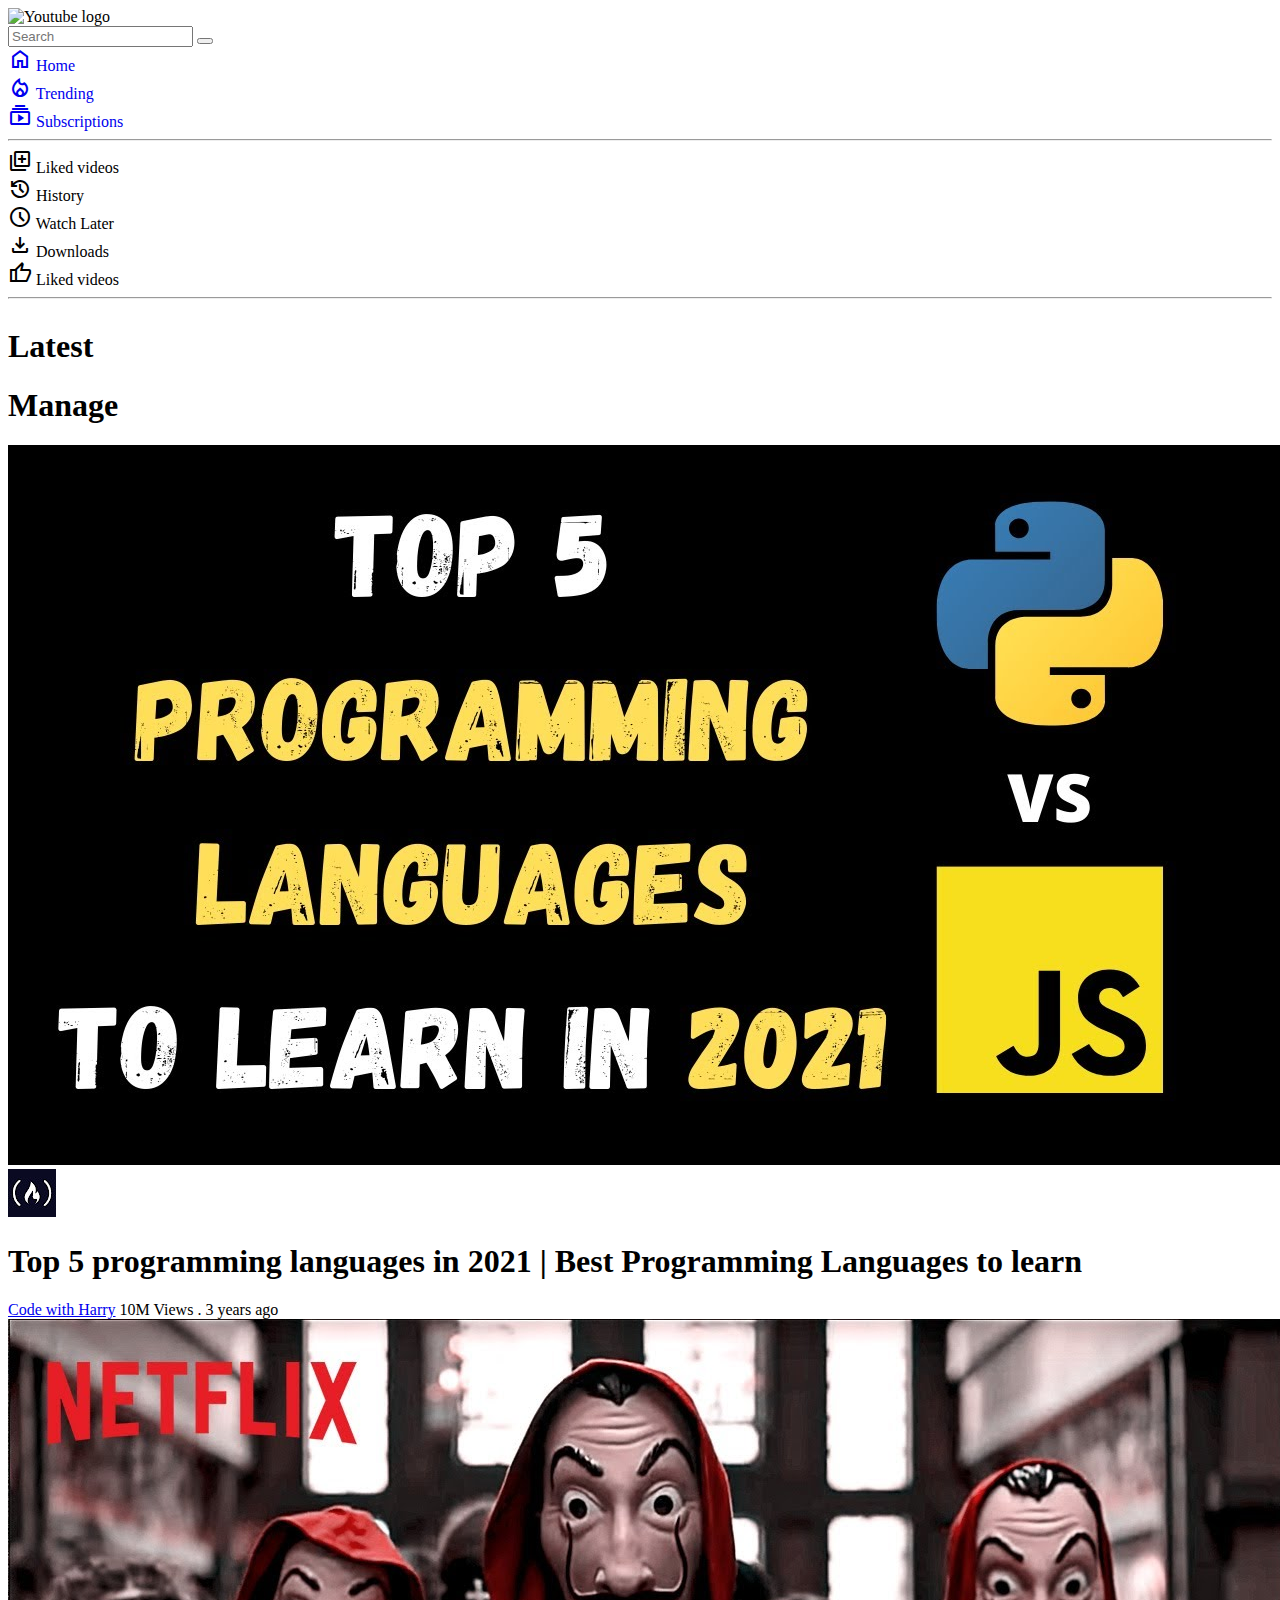
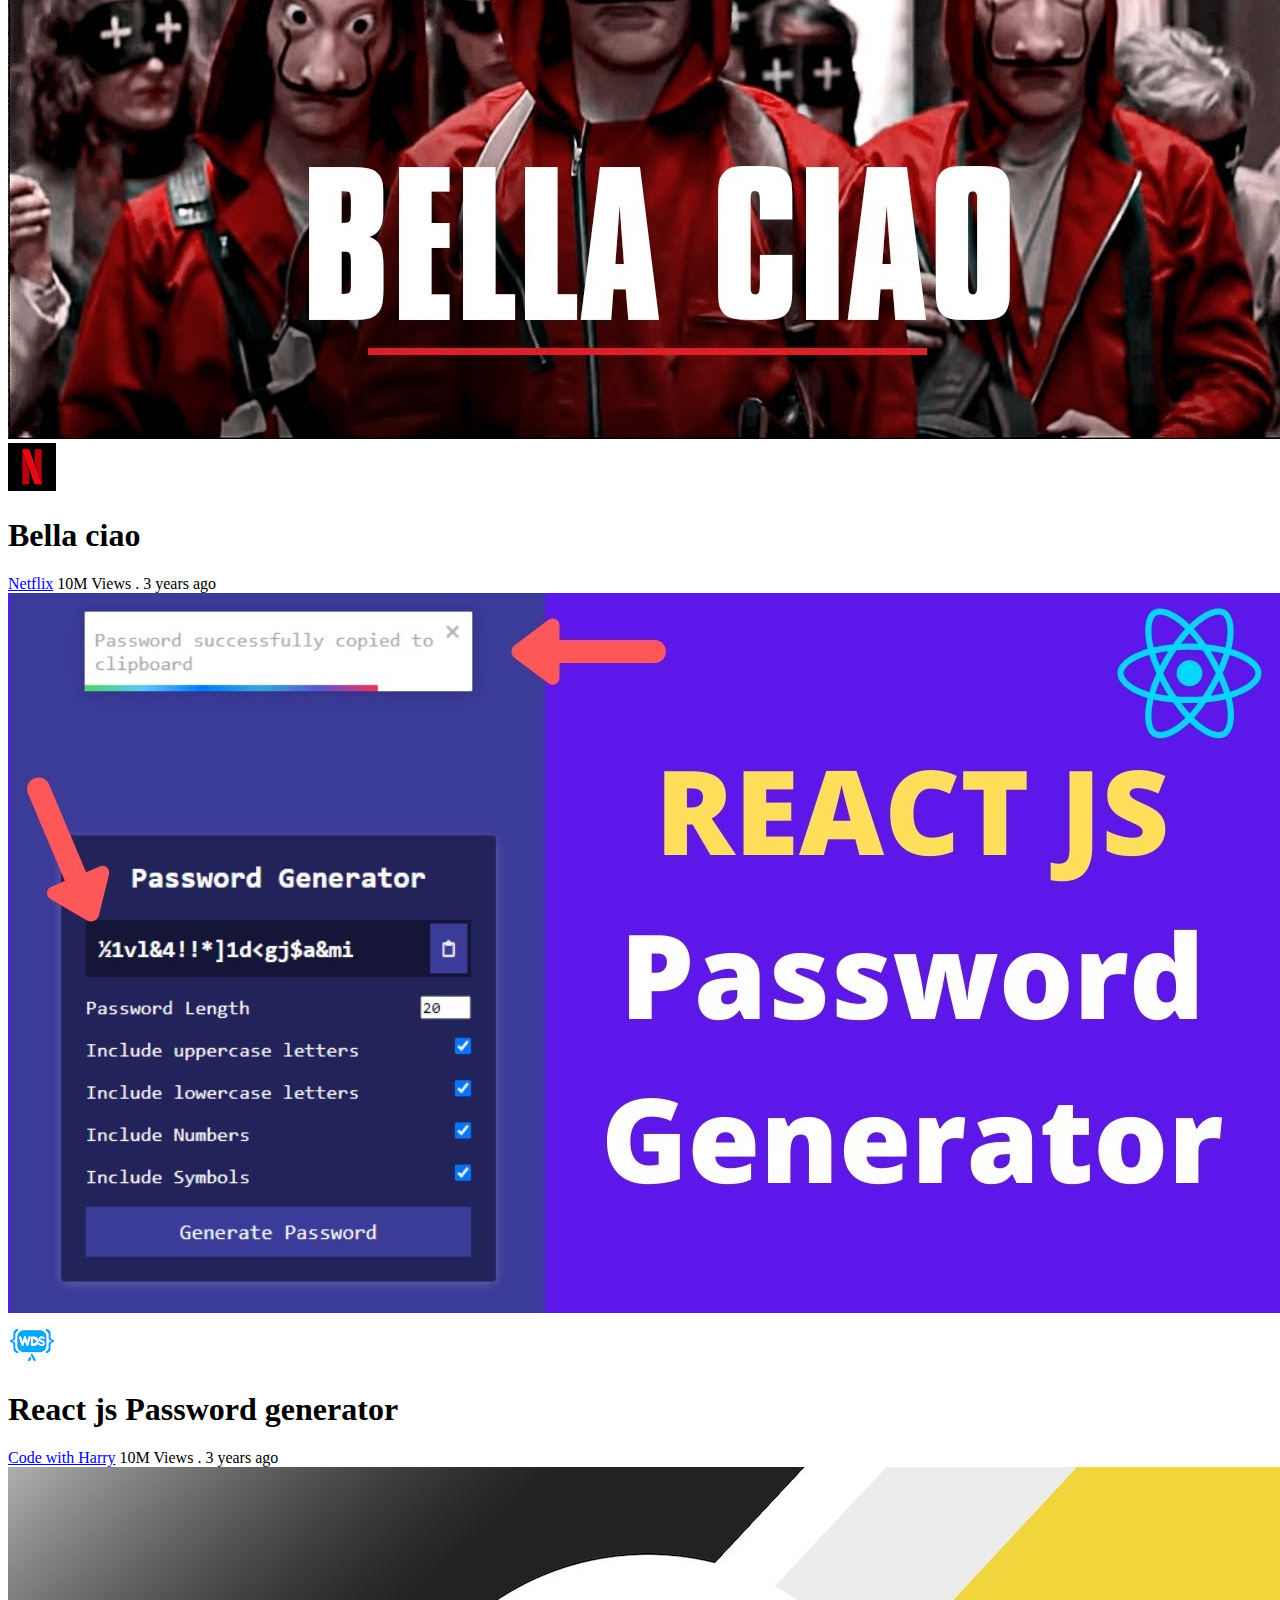
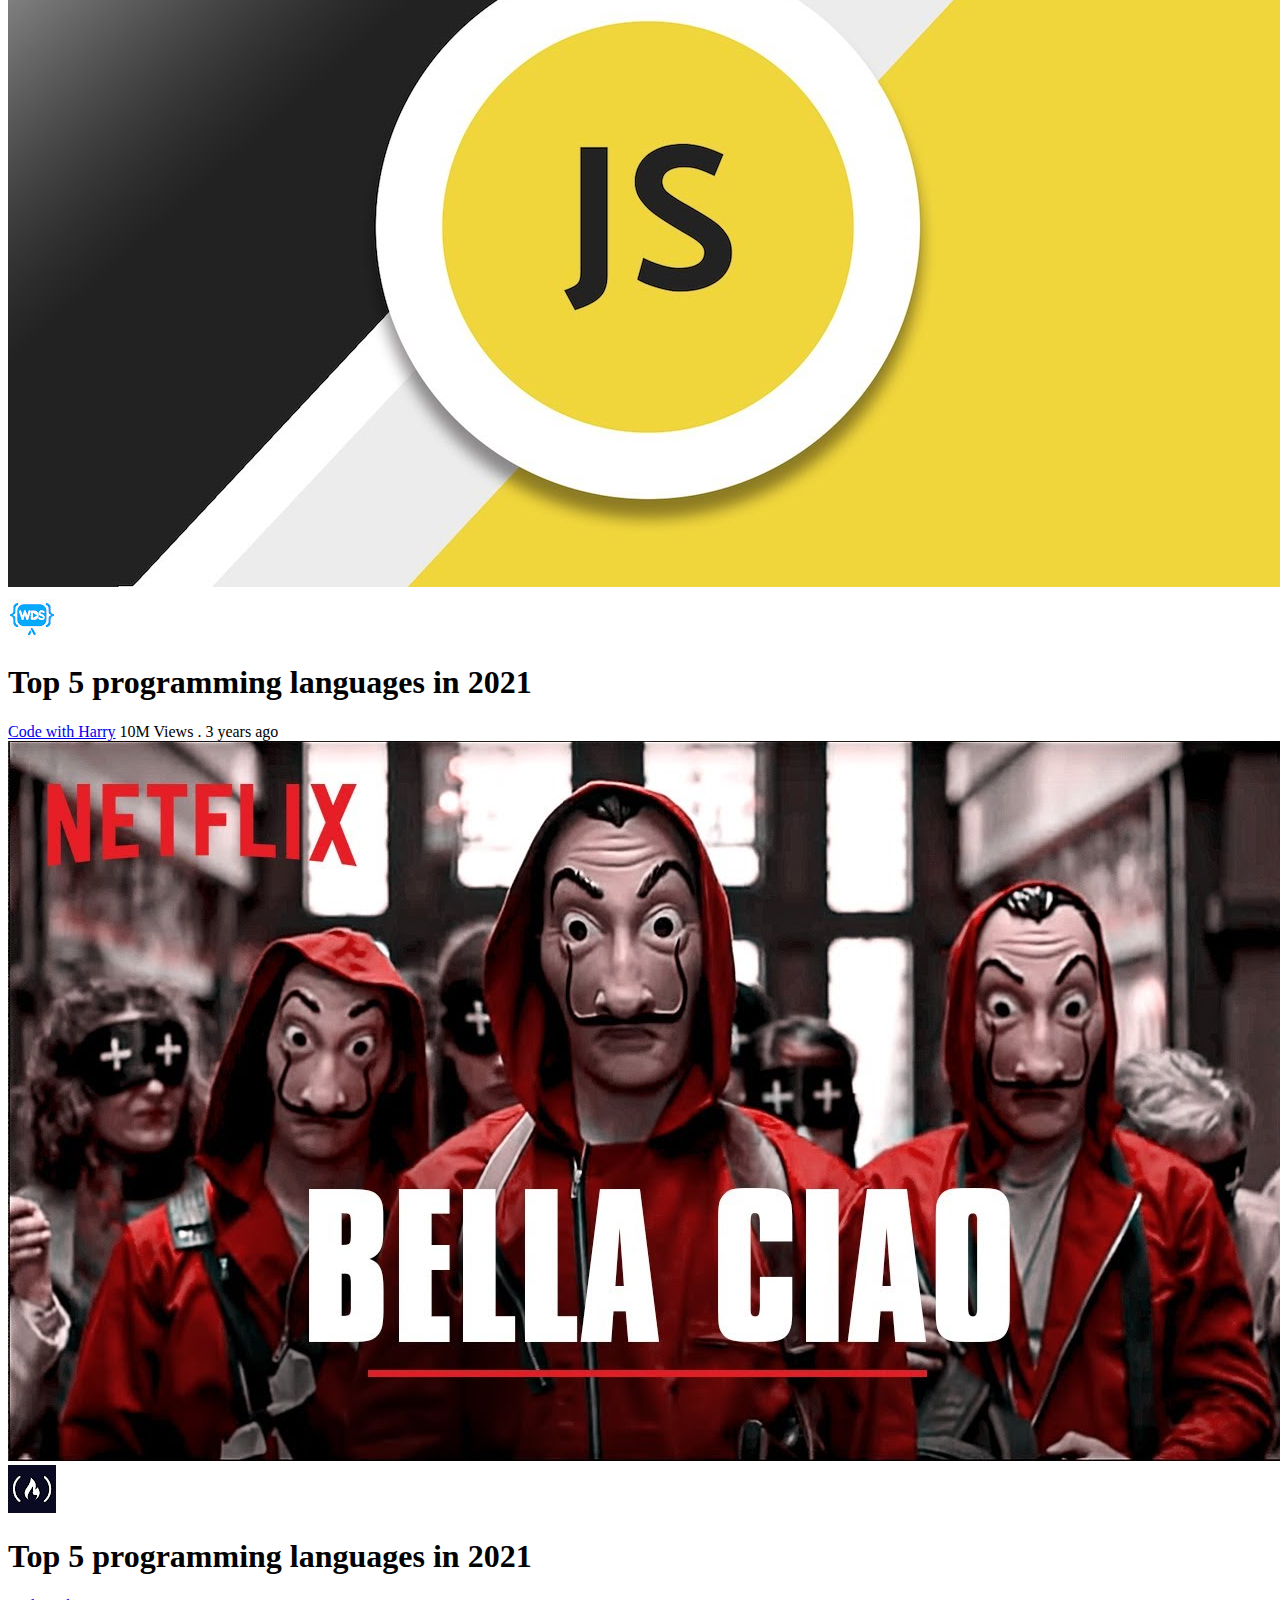
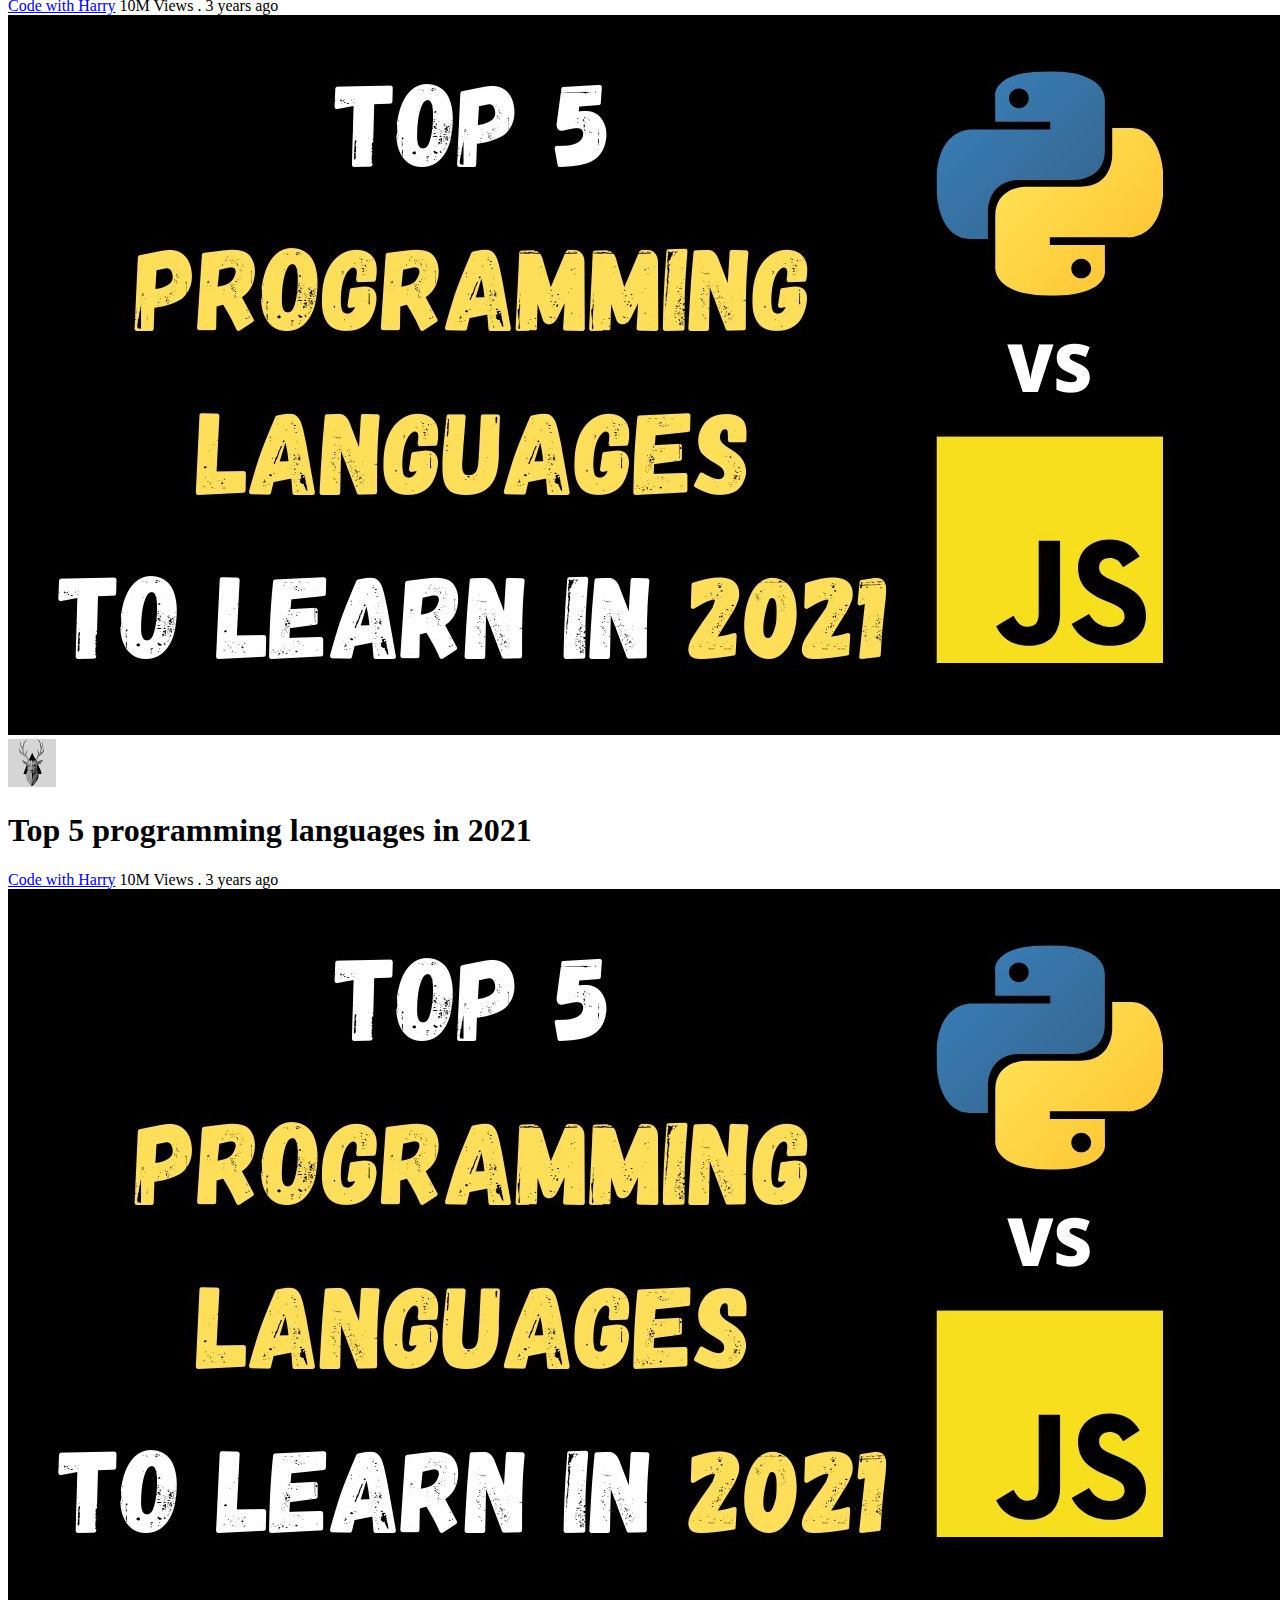
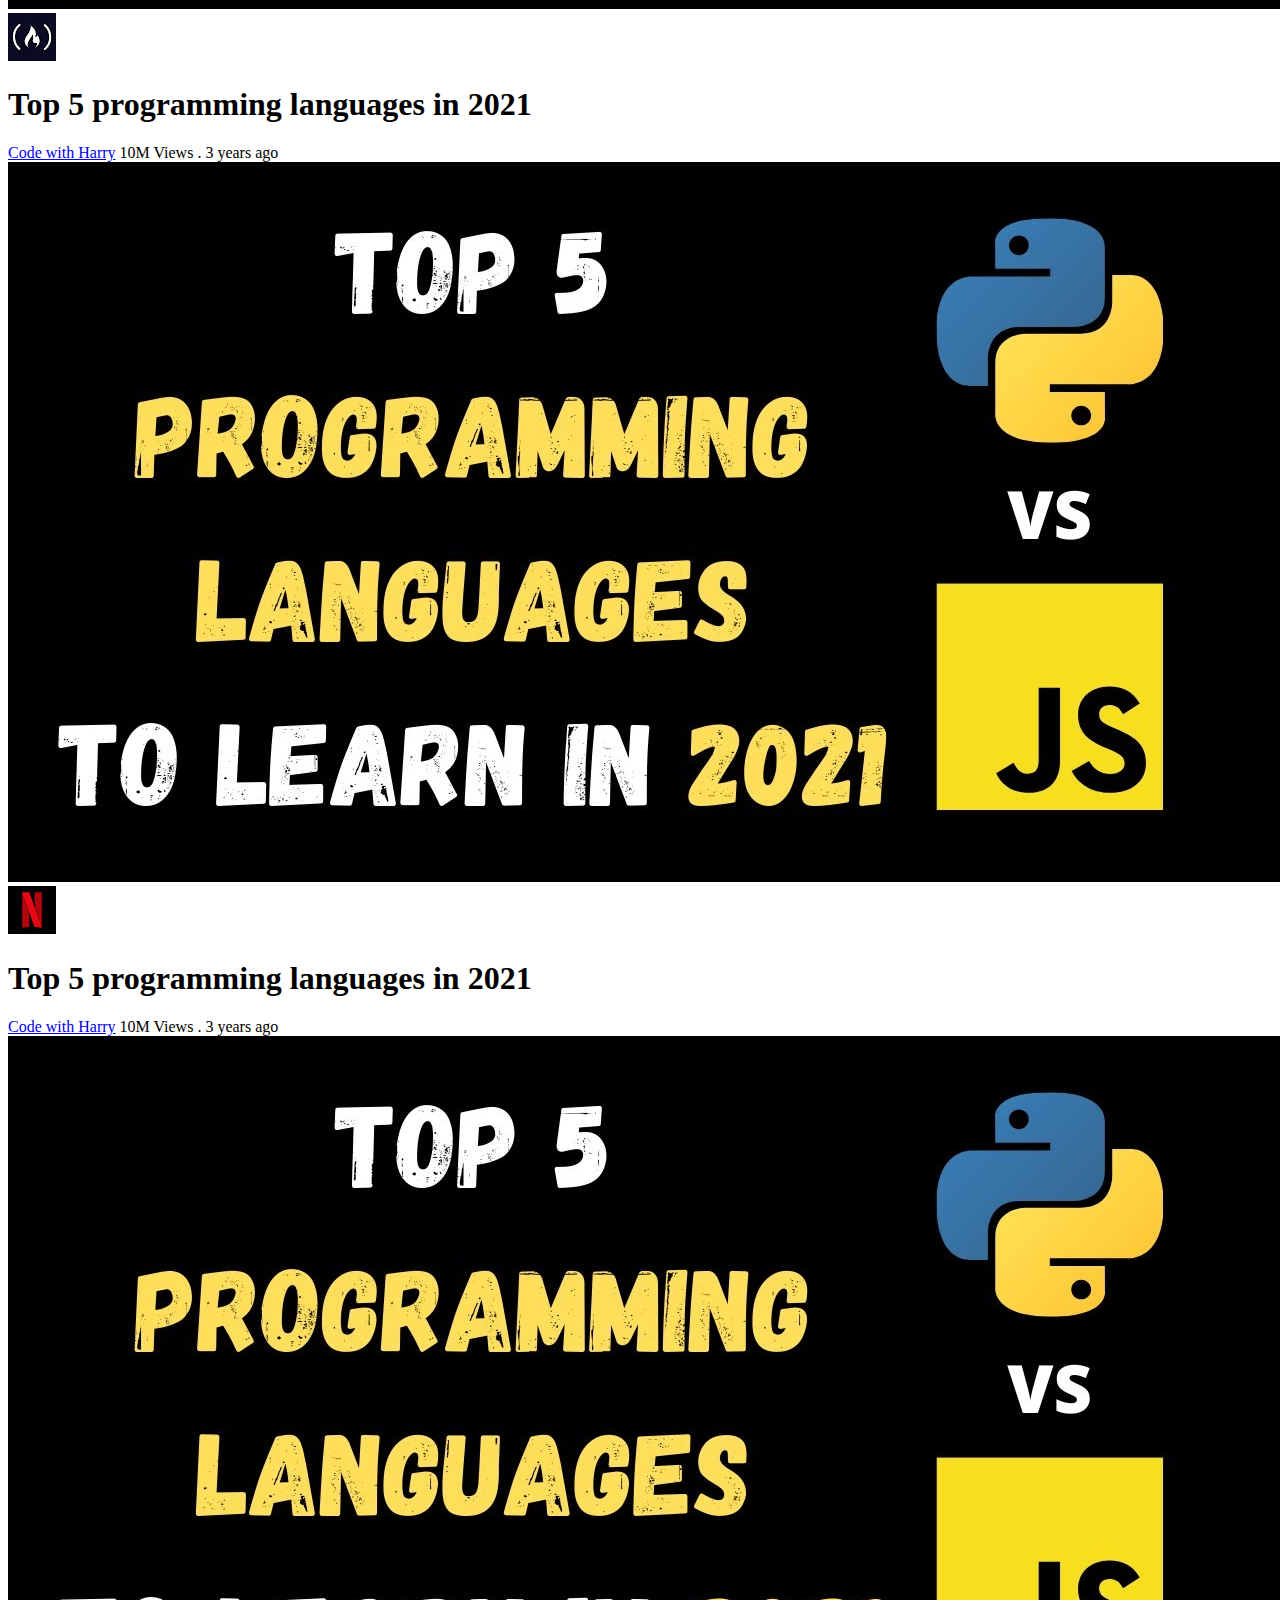
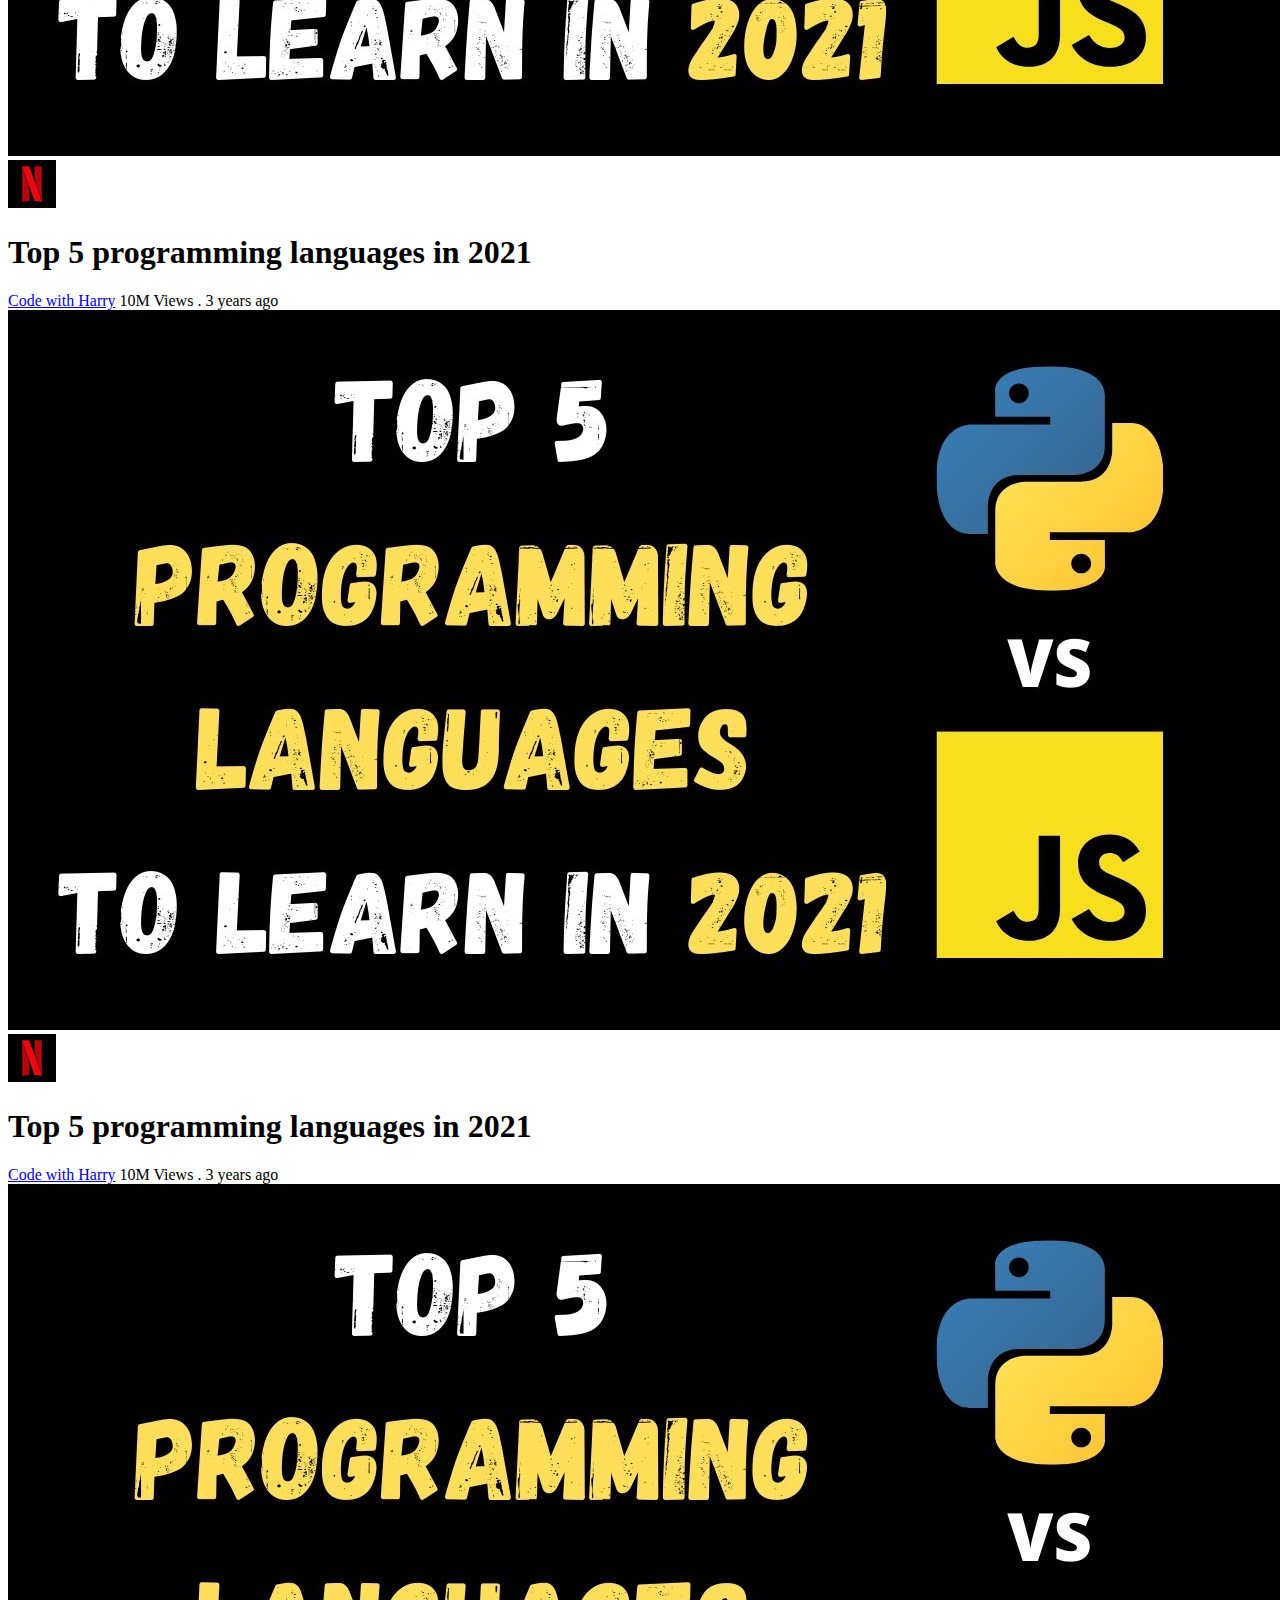
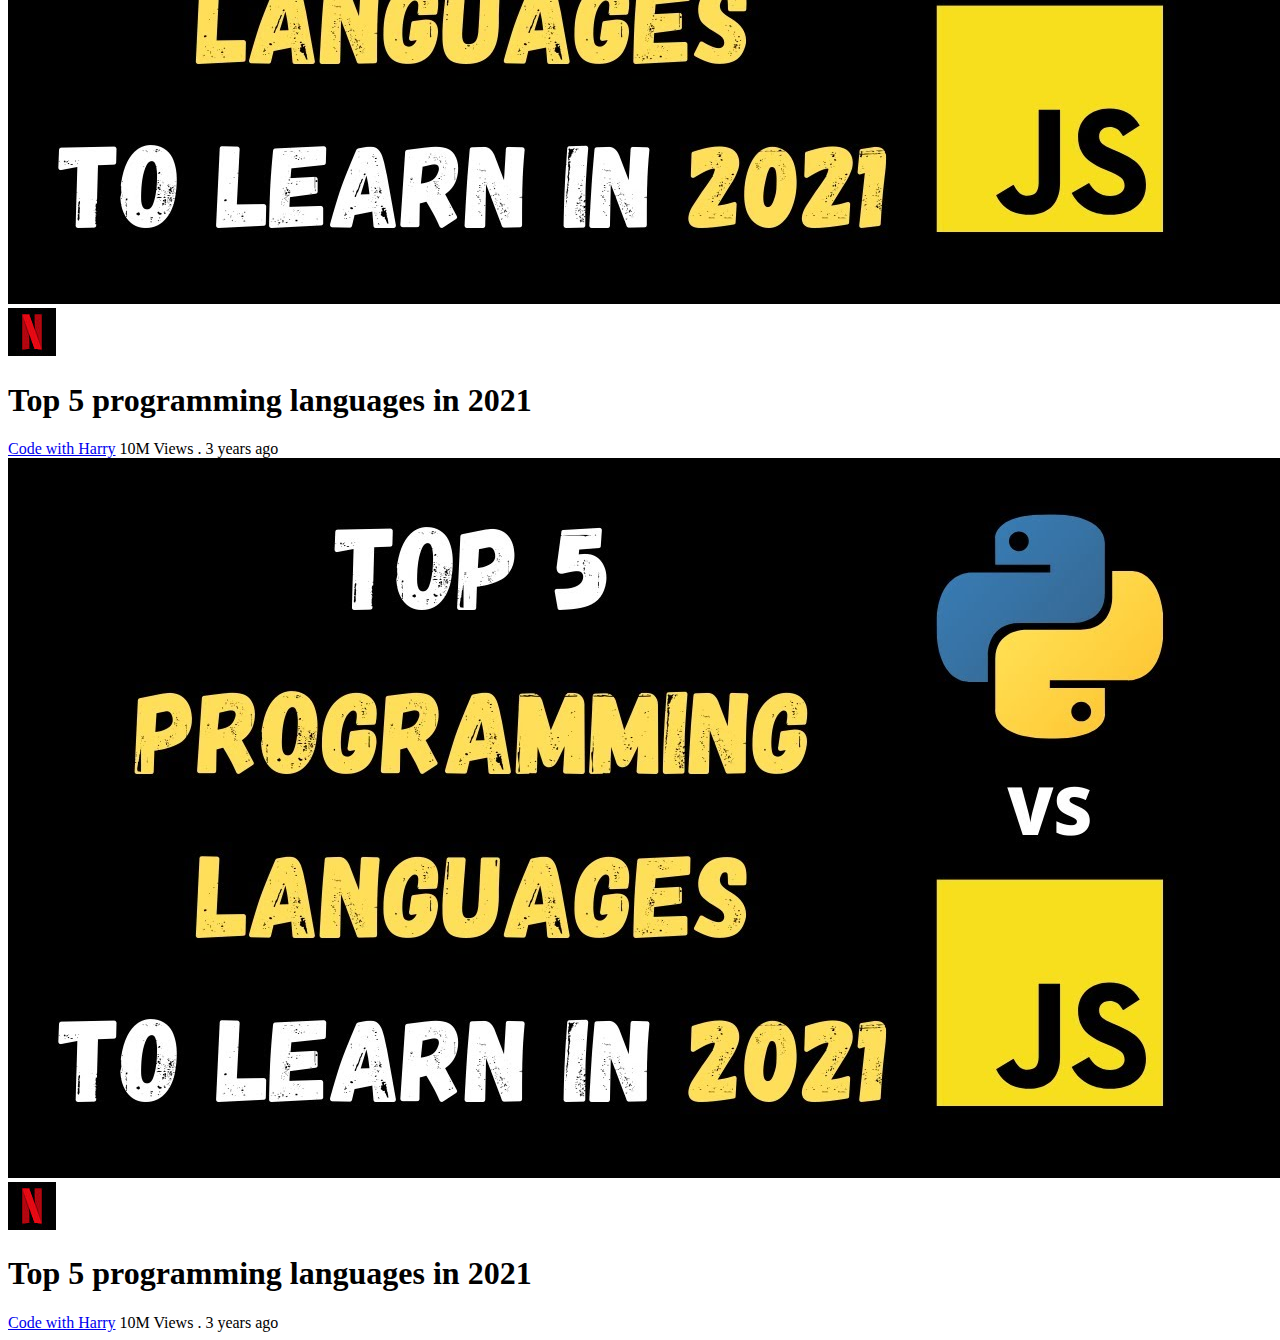
==== docs/page03.html @ 253f80a0 "Update page03.html" ====
<!DOCTYPE html>
<html lang="en">
<head>
    <meta charset="UTF-8">
    <meta name="viewport" content="width=device-width, initial-scale=1.0">
    <title>Youtube Clone</title>
    <script src="https://kit.fontawesome.com/b7b718f8b1.js" crossorigin="anonymous"></script>
    <link rel="stylesheet" href="style.css">
    <link href="https://fonts.googleapis.com/css2?family=Material+Symbols+Outlined" rel="stylesheet" />
    <link rel="icon" type="image/x-icon" href="[data-uri]">
</head>
<body>
    <!-- ===================header=========== -->
    <div class="header" >
        <div class="header-1">
            <i class="fa-solid fa-bars"></i>
            <img src="https://www.freeiconspng.com/uploads/youtube-logo-png-transparent-image-5.png"  alt="Youtube logo" class="youtube-logo"/>
        </div>
        <div class="header-2">
            <div class="search">
                <input type="text" placeholder="Search">
                <button><i class="fa-solid fa-magnifying-glass"></i></button>
            </div>
            <div class="voice">
                <i class="fa-solid fa-microphone"></i>
            </div>
        </div>
        <div class="header-3">
            <i class="fa-solid fa-video"></i>
            <i class="fa-sharp fa-regular fa-bell"></i>
            <i class="fa-solid fa-circle-user"></i>
        </div>
    </div>
    <!-- ========================= header =========================-->
    <!-- ==================== main body ======================= -->
    <div class="main-body">
        <!-- ====================side bar======================= -->
        <div class="sidebar">
            <div class="sidebar-categories">
                <!-- <ul >
                    <li class="sidebar-category">
                        <a href="#">
                            <span class="material-symbols-outlined">home</span>
                            <span class="side-content">Home</span>
                        </a> 
                    </li>
                    <li class="sidebar-category">
                        <a href="#">
                            <span class="material-symbols-outlined">home</span>
                            <span class="side-content">Home</span>
                        </a> 
                    </li>
                    <li class="sidebar-category">
                        <a href="#">
                            <span class="material-symbols-outlined">home</span>
                            <span class="side-content">Home</span>
                        </a> 
                    </li>
                </ul> -->
                <a href="#" style="text-decoration: none;">
                    <div class="sidebar-category">
                        <span class="material-symbols-outlined">home</span>
                        <span class="side-content">Home</span>                 
                   </div>
                </a>
                <a href="page02.html" style="text-decoration: none;">
                    <div class="sidebar-category">
                        <span class="material-symbols-outlined">local_fire_department</span>
                        <span class="side-content">Trending</span>
                    </div>
                </a>
                <a href="page03.html" style="text-decoration: none;">
                    <div class="sidebar-category">
                        <span class="material-symbols-outlined"> subscriptions</span>
                        <span class="side-content">Subscriptions</span>
                    </div>
                </a>               
            </div>
            <hr>
            <div class="sidebar-categories">
                <div class="sidebar-category">
                    <span class="material-symbols-outlined">
                        library_add
                    </span>
                    <span class="side-content">Liked videos</span>
                </div>
                <div class="sidebar-category">
                    <span class="material-symbols-outlined">history</span>
                    <span class="side-content">History</span>
                </div>
                <div class="sidebar-category">
                    <span class="material-symbols-outlined">
                        schedule
                    </span>
                    <span class="side-content">Watch Later</span>
                 </div>
                <div class="sidebar-category">
                    <span class="material-symbols-outlined">
                        download
                    </span>
                    <span class="side-content">Downloads</span>
                </div>
                <div class="sidebar-category">
                    <span class="material-symbols-outlined">
                        thumb_up
                    </span>
                    <span class="side-content">Liked videos</span>
                </div>
            </div>
            <hr>
        </div>
        <!-- ======================side bar ends===================== -->
        <!-- ======================main content======================= -->
        <div class="videos" style="display:flex;flex-direction:column;">
            <div class="sub">
                <div class="sub-1"><h1>Latest</h1></div>
                <div class="sub-2"><h1>Manage</h1></div>
            </div>           
            <div class="videos-container">
                <!--==================single video starts ======================== -->
                <div class="video">
                    <div class="video-thumbnail">
                        <img src="  video_thumb_1.jpg" alt="video thumbnail" />  
                    </div>
                    <div class="video-details">
                        <div class="author">
                            <img src="  profile_4.jpg" alt="author" />
                        </div>
                        <div class="video-title">
                            <h1>Top 5 programming languages in 2021 | Best Programming Languages to learn</h1>
                            <a href="#">Code with Harry</a>
                            <span>10M Views . 3 years ago</span>
                        </div>
                    </div>
                </div>
                <div class="video">
                    <div class="video-thumbnail">
                        <img src="  video_thumb_3.jpg" alt="video thumbnail" />  
                    </div>
                    <div class="video-details">
                        <div class="author">
                            <img src="  profile_1.jpg" alt="author" />
                        </div>
                        <div class="video-title">
                            <h1>Bella ciao</h1>
                            <a href="#">Netflix</a>
                            <span>10M Views . 3 years ago</span>
                        </div>
                    </div>
                </div>
                <div class="video">
                    <div class="video-thumbnail">
                        <img src="  video_thumb_2.jpg" alt="video thumbnail" />  
                    </div>
                    <div class="video-details">
                        <div class="author">
                            <img src="  profile_5.jpg" alt="author" />
                        </div>
                        <div class="video-title">
                            <h1>React js Password generator</h1>
                            <a href="#">Code with Harry</a>
                            <span>10M Views . 3 years ago</span>
                        </div>
                    </div>
                </div>
                <div class="video">
                    <div class="video-thumbnail">
                        <img src="  video_thumb_4.jpg" alt="video thumbnail" />  
                    </div>
                    <div class="video-details">
                        <div class="author">
                            <img src="  profile_5.jpg" alt="author" />
                        </div>
                        <div class="video-title">
                            <h1>Top 5 programming languages in 2021</h1>
                            <a href="#">Code with Harry</a>
                            <span>10M Views . 3 years ago</span>
                        </div>
                    </div>
                </div>
                <div class="video">
                    <div class="video-thumbnail">
                        <img src="  video_thumb_3.jpg" alt="video thumbnail" />  
                    </div>
                    <div class="video-details">
                        <div class="author">
                            <img src="  profile_4.jpg" alt="author" />
                        </div>
                        <div class="video-title">
                            <h1>Top 5 programming languages in 2021</h1>
                            <a href="#">Code with Harry</a>
                            <span>10M Views . 3 years ago</span>
                        </div>
                    </div>
                </div>
                <div class="video">
                    <div class="video-thumbnail">
                        <img src="  video_thumb_1.jpg" alt="video thumbnail" />  
                    </div>
                    <div class="video-details">
                        <div class="author">
                            <img src="  profile_2.jpg" alt="author" />
                        </div>
                        <div class="video-title">
                            <h1>Top 5 programming languages in 2021</h1>
                            <a href="#">Code with Harry</a>
                            <span>10M Views . 3 years ago</span>
                        </div>
                    </div>
                </div>
                <div class="video">
                    <div class="video-thumbnail">
                        <img src="  video_thumb_1.jpg" alt="video thumbnail" />  
                    </div>
                    <div class="video-details">
                        <div class="author">
                            <img src="  profile_4.jpg" alt="author" />
                        </div>
                        <div class="video-title">
                            <h1>Top 5 programming languages in 2021</h1>
                            <a href="#">Code with Harry</a>
                            <span>10M Views . 3 years ago</span>
                        </div>
                    </div>
                </div>
                <div class="video">
                    <div class="video-thumbnail">
                        <img src="  video_thumb_1.jpg" alt="video thumbnail" />  
                    </div>
                    <div class="video-details">
                        <div class="author">
                            <img src="  profile_1.jpg" alt="author" />
                        </div>
                        <div class="video-title">
                            <h1>Top 5 programming languages in 2021</h1>
                            <a href="#">Code with Harry</a>
                            <span>10M Views . 3 years ago</span>
                        </div>
                    </div>
                </div>
                <div class="video">
                    <div class="video-thumbnail">
                        <img src="  video_thumb_1.jpg" alt="video thumbnail" />  
                    </div>
                    <div class="video-details">
                        <div class="author">
                            <img src="  profile_1.jpg" alt="author" />
                        </div>
                        <div class="video-title">
                            <h1>Top 5 programming languages in 2021</h1>
                            <a href="#">Code with Harry</a>
                            <span>10M Views . 3 years ago</span>
                        </div>
                    </div>
                </div>
                <div class="video">
                    <div class="video-thumbnail">
                        <img src="  video_thumb_1.jpg" alt="video thumbnail" />  
                    </div>
                    <div class="video-details">
                        <div class="author">
                            <img src="  profile_1.jpg" alt="author" />
                        </div>
                        <div class="video-title">
                            <h1>Top 5 programming languages in 2021</h1>
                            <a href="#">Code with Harry</a>
                            <span>10M Views . 3 years ago</span>
                        </div>
                    </div>
                </div>
                <div class="video">
                    <div class="video-thumbnail">
                        <img src="  video_thumb_1.jpg" alt="video thumbnail" />  
                    </div>
                    <div class="video-details">
                        <div class="author">
                            <img src="  profile_1.jpg" alt="author" />
                        </div>
                        <div class="video-title">
                            <h1>Top 5 programming languages in 2021</h1>
                            <a href="#">Code with Harry</a>
                            <span>10M Views . 3 years ago</span>
                        </div>
                    </div>
                </div>
                <div class="video">
                    <div class="video-thumbnail">
                        <img src="  video_thumb_1.jpg" alt="video thumbnail" />  
                    </div>
                    <div class="video-details">
                        <div class="author">
                            <img src="  profile_1.jpg" alt="author" />
                        </div>
                        <div class="video-title">
                            <h1>Top 5 programming languages in 2021</h1>
                            <a href="#">Code with Harry</a>
                            <span>10M Views . 3 years ago</span>
                        </div>
                    </div>
                </div>
                <!--==================single video ends ======================== -->
            </div>
        </div>
        <!-- ======================main content ends======================= -->
    </div>
    <!-- =======================main body ends======================== -->
</body>
</html>
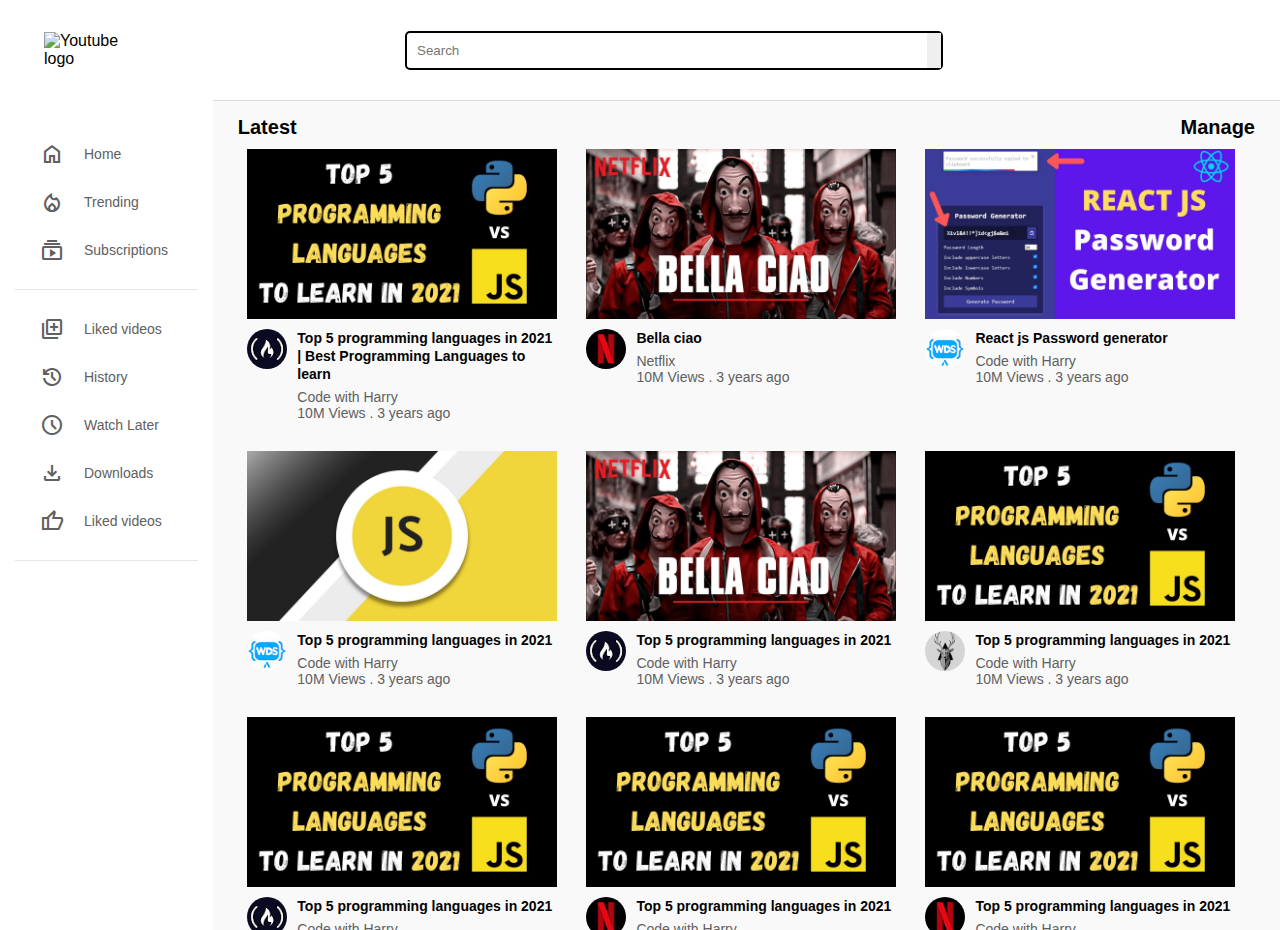
==== commit 52b298aa: "Update page03.html" ====
--- a/docs/page03.html
+++ b/docs/page03.html
@@ -57,7 +57,7 @@
                         </a> 
                     </li>
                 </ul> -->
-                <a href="#" style="text-decoration: none;">
+                <a href="index.html" style="text-decoration: none;">
                     <div class="sidebar-category">
                         <span class="material-symbols-outlined">home</span>
                         <span class="side-content">Home</span>                 
--- a/docs/style.css
+++ b/docs/style.css
@@ -0,0 +1,250 @@
+*{
+    margin:0;
+    padding:0;
+}
+body{
+    font-family: 'Roboto', sans-serif;
+}
+
+/* =======================header====================== */
+.header{
+    display:flex;
+    justify-content:space-between;
+    align-items: center;
+    padding: 15px;
+    height:70px;
+    position:sticky;
+}
+.header i{
+    cursor:pointer;
+    padding:0px 7px;
+}
+.header-1{
+    display:flex;
+    justify-content:space-between;
+    align-items:center;
+}
+.header-1 img{
+    width:100px;
+    margin-left:15px;
+}
+.header-2 {
+    display:flex;
+    justify-content:space-between;
+    align-items:center;
+}
+.header-2 .search{
+    border:2px solid black;
+    border-radius:5px;;
+    height:35px;
+    margin:0;
+    padding:0;
+    display: flex;
+    
+}
+.header-2 .search input{
+   width:500px;
+   padding:10px;
+   margin:0;
+   border:2px solid black;
+   border-radius:5px;
+   border:none;
+}
+.header-2 .search button{
+    padding: 0;
+    margin:0;
+    height:100%;
+    border:none;
+    border-radius:0;
+}
+.header-2 .voice{
+    margin-left:5px;
+}
+
+.header-3{
+    display:flex;
+    justify-content:space-between;
+}
+/* main body */
+.main-body{
+    height:calc(100vh - 70px);
+    display:flex;
+    overflow:hidden;
+}
+/* ================side bar================ */
+.sidebar{
+    height:100%;
+    width:230px;
+    background-color:white;
+    padding:15px;
+    overflow-y:scroll;
+}
+
+.sidebar-categories{
+    width:100%;
+    display:flex;
+    flex-direction:column;
+    margin-top:15px;
+    margin-bottom:15px;
+}
+.sidebar-category{
+    display:flex;
+    align-items:center;
+    padding:12px 25px;
+}
+.side-content{
+    margin-left:20px;
+}
+.sidebar-category:hover{
+    background-color:#e5e5e5;
+    cursor:pointer;
+}
+.sidebar::-webkit-scrollbar{
+    display:none;
+}
+hr{
+    height:1px;
+    background-color: #e5e5e5;
+    border:none;
+}
+/* ==================videos==================== */
+.videos{
+    background-color: #f9f9f9;
+    width:100%;
+    height:100%;
+    padding:15px 25px;
+    border-top:1px solid #ddd;
+    overflow-y:scroll;
+}
+.videos-container{
+    display:flex;
+    flex-direction:row;
+    flex-wrap:wrap;
+    justify-content:space-around;
+}
+.videos h1{
+    font-size: 20px;
+    margin-bottom:10px;
+    color:rgb(3,3,3);
+}
+.video{
+    width:310px;
+    margin-right:10px;
+    margin-bottom:30px;
+}
+.video-thumbnail{
+    width:100%;
+    height:170px;
+}
+.video-thumbnail img{
+    width:100%;
+    height:100%;
+    object-fit:cover;
+}
+.author img{
+    object-fit:cover;
+    border-radius:50%;
+    height:40px;
+    width:40px;
+    margin-right:10px;
+}
+.video-details{
+    display:flex;
+    margin-top:10px;
+}
+.video-title{
+    display: flex;
+    flex-direction: column;
+}
+.video-title h1{
+    color:rgb(3,3,3);
+    line-height:18px;
+    font-size:14px;
+    margin-bottom:6px;
+}
+.video-title a, span{
+    text-decoration:none;
+    color:rgb(96,96,96);
+    font-size:14px;
+}
+
+
+.sub{
+    display:flex;
+    flex-direction: row;
+    justify-content: space-between;
+    align-items: center;
+}
+.shorts{
+    display:flex;
+    flex-direction: column;
+
+}
+.short{
+    display:flex;
+    flex-direction:row;
+    justify-content: center;
+    position: relative;
+    left:83%;
+    margin:10px;
+}
+.short-top{
+    padding:15px;
+    display:flex;
+    justify-content: space-between;
+    align-items: center;
+}
+.short-top span{
+    font-size:30px;
+    color:white;
+}
+.short-img{
+    background-image: url('short.png');
+    background-size:cover;
+    width:350px;
+    height:600px;
+    position:relative;
+    border-radius:15px;
+}
+.short-img .short-content{
+    color:white;
+    position:absolute;
+    bottom: 10px;
+    left:10px;
+}
+.short-author{
+    display:flex;
+    flex-direction:row;
+    align-items: center;
+    margin-bottom:8px;
+}
+.short-author img{
+    width:40px;
+    height:40px;
+    border-radius:50%;
+    margin-right:5px;
+}
+
+.short-content h1{
+    font-size:25px;
+}
+.short-content p{
+    font-size:14px;
+}
+
+
+.short-icons{
+    display:flex;
+    flex-direction:column;
+    justify-content: flex-end;
+    margin-left:20px;
+    
+}
+.short-icons span{
+    margin-top:30px;
+    font-size:30px;
+}
+.short-icon-1:hover{
+    cursor:pointer;
+}
+
